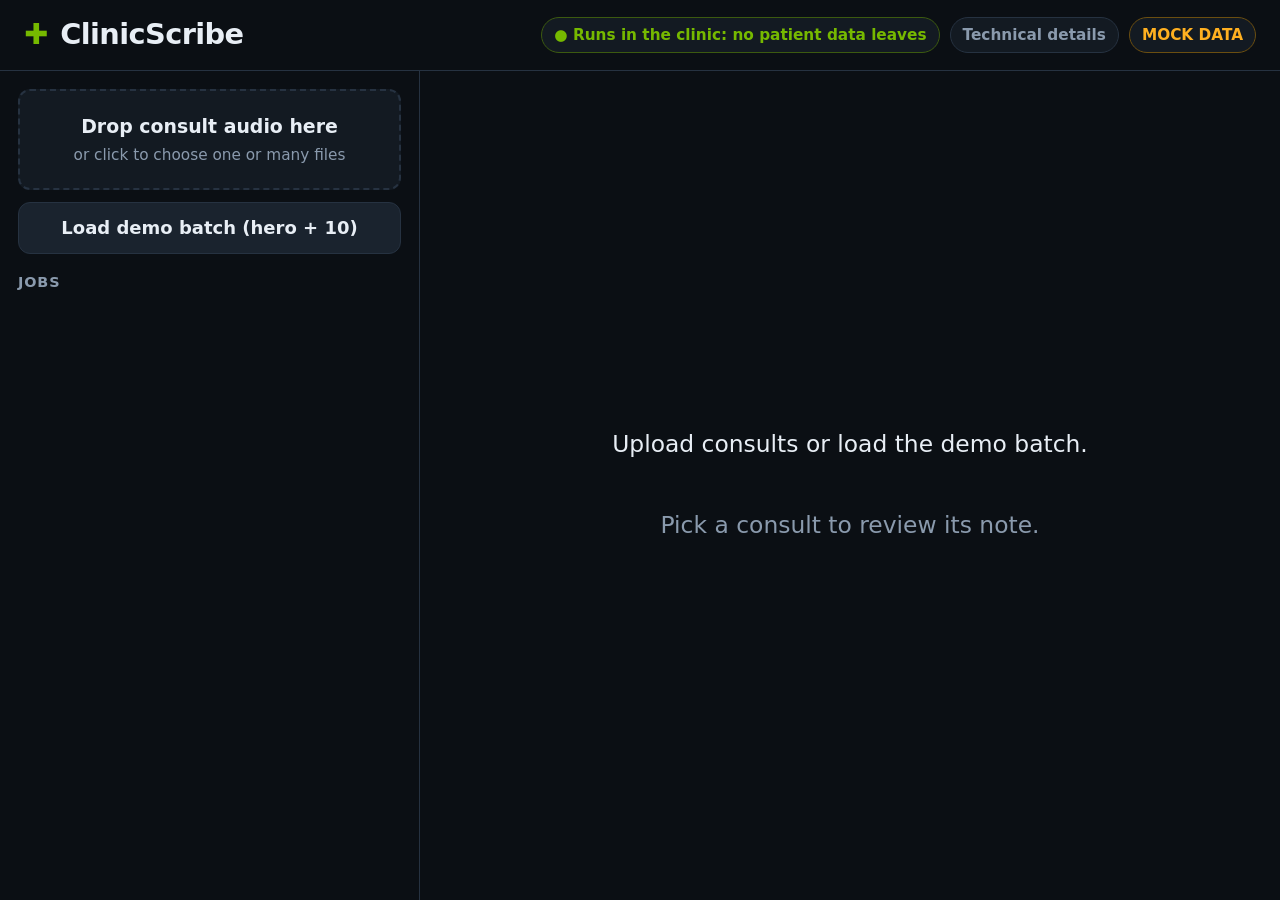
==== ui/index.html @ ac175794 "UI: clinician view by default, pipeline and model detail behind Technical details Co-Authored-By: Cl" ====
<!doctype html>
<html lang="en">
<head>
  <meta charset="utf-8">
  <meta name="viewport" content="width=device-width, initial-scale=1">
  <title>ClinicScribe</title>
  <link rel="icon" type="image/svg+xml" sizes="any" href="favicon.svg">
  <link rel="stylesheet" href="styles.css">
</head>
<body>
  <header class="topbar">
    <div class="brand">
      <span class="logo">✚</span>
      <span class="name">ClinicScribe</span>
      <span class="tag tech">consult audio → checked SOAP note, MC &amp; panel claim</span>
    </div>
    <div class="badges">
      <span class="badge local" id="localBadge">● 100% local · Gigabyte AI TOP ATOM</span>
      <button class="badge toggle" id="techToggle" aria-pressed="false">Technical details</button>
      <span class="badge mode" id="modeBadge">MOCK</span>
    </div>
  </header>

  <section class="metrics tech" id="metrics">
    <div class="metric"><span class="value" id="mAudio">0.0</span><span class="label">audio minutes processed</span></div>
    <div class="metric"><span class="value" id="mWall">0.0 s</span><span class="label">wall time</span></div>
    <div class="metric"><span class="value" id="mRtf">–</span><span class="label">to process 1 min of audio</span><span class="sub" id="mRtfX"></span></div>
    <div class="metric"><span class="value" id="mTps">–</span><span class="label">Lightning tokens/s per consult</span></div>
    <div class="metric"><span class="value" id="mJobs">0 / 0</span><span class="label">consults done</span></div>
    <div class="metric cost"><span class="value">RM0</span><span class="label">API cost</span></div>
  </section>

  <main class="layout">
    <aside class="sidebar">
      <label class="dropzone" id="dropzone">
        <input type="file" id="fileInput" accept="audio/*,.wav,.mp3,.m4a,.flac,.ogg,.json" multiple hidden>
        <span class="dz-title">Drop consult audio here</span>
        <span class="dz-sub">or click to choose one or many files</span>
      </label>
      <button class="btn secondary" id="demoBtn">Load demo batch (hero + 10)</button>
      <button class="btn secondary hidden" id="procShow">Show processing</button>
      <div class="joblist-head">
        <span>Jobs</span>
        <span class="legend tech"><i class="chip doctor done"></i>Doctor <i class="chip patient done"></i>Patient</span>
      </div>
      <ul class="joblist" id="jobList"></ul>
    </aside>

    <section class="detail" id="detail">
      <div class="empty" id="emptyState">
        <p>Upload consults or load the demo batch.</p>
        <p class="muted" id="emptyHint">Pick a job to see its transcript, SOAP note, tool calls and flags.</p>
      </div>

      <div class="detail-body hidden" id="detailBody">
        <div class="detail-head">
          <div>
            <h2 id="dTitle"></h2>
            <div class="stages tech" id="dStages"></div>
            <div class="plain-status" id="dPlain"></div>
            <div class="banner" id="dBanner"></div>
          </div>
          <button class="btn approve" id="approveBtn" disabled>Approve</button>
        </div>

        <div class="grid">
          <div class="panel transcript-panel">
            <h3>Transcript</h3>
            <div class="transcript" id="dTranscript"></div>
          </div>

          <div class="panel">
            <h3>SOAP note <span class="muted small" id="soapState"></span></h3>
            <div class="soap" id="dSoap"></div>
          </div>

          <div class="panel tech">
            <h3>Agent tool calls</h3>
            <ol class="tools" id="dTools"></ol>
          </div>

          <div class="panel review-panel">
            <h3 id="checksTitle">Checks</h3>
            <div id="dFlags"></div>
            <div id="dMc"></div>
            <div id="dDrugs"></div>
            <div class="timings tech" id="dTimings"></div>
          </div>
        </div>
      </div>
    </section>
  </main>

  <div class="overlay hidden" id="procOverlay" role="dialog" aria-modal="true" aria-labelledby="procTitle">
    <div class="proc-card">
      <div class="proc-head">
        <h2 id="procTitle">Processing</h2>
        <button class="btn secondary" id="procHide">Hide</button>
      </div>
      <ul class="proc-list" id="procList"></ul>
      <p class="muted small" id="procNote"></p>
    </div>
  </div>

  <script src="mock/consults.js"></script>
  <script src="api.js"></script>
  <script src="app.js"></script>
</body>
</html>
---- ui/styles.css ----
/* Dark, high-contrast, large type for a projector. System fonts only (offline). */
:root {
  --bg: #0b0f14;
  --surface: #131a22;
  --surface-2: #1a232e;
  --border: #263241;
  --text: #e8eef5;
  --muted: #8a9aad;
  --doctor: #4ea1ff;
  --patient: #3ddc97;
  --accent: #76b900;      /* NVIDIA green */
  --amber: #ffb020;
  --amber-bg: #3a2a08;
  --red: #ff5d5d;
  --radius: 12px;
  font-size: 18px;
}

* { box-sizing: border-box; }
html, body { margin: 0; height: 100%; }
body {
  background: var(--bg);
  color: var(--text);
  font-family: system-ui, -apple-system, "Segoe UI", Roboto, "Helvetica Neue", Arial, sans-serif;
  line-height: 1.45;
  display: flex;
  flex-direction: column;
}
.hidden { display: none !important; }
.muted { color: var(--muted); }
.small { font-size: 0.75rem; font-weight: 400; }

/* Top bar */
.topbar {
  display: flex; align-items: center; justify-content: space-between; gap: 16px;
  padding: 14px 24px; border-bottom: 1px solid var(--border); flex-wrap: wrap;
}
.brand { display: flex; align-items: baseline; gap: 12px; flex-wrap: wrap; }
.logo { color: var(--accent); font-size: 1.6rem; font-weight: 800; }
.name { font-size: 1.6rem; font-weight: 800; letter-spacing: -0.02em; }
.tag { color: var(--muted); font-size: 0.95rem; }
.badges { display: flex; gap: 10px; }
.badge {
  padding: 6px 12px; border-radius: 999px; font-size: 0.85rem; font-weight: 600;
  border: 1px solid var(--border); background: var(--surface);
}
.badge.local { color: var(--accent); border-color: #3c5a10; }
.badge.toggle { cursor: pointer; color: var(--muted); font: inherit; font-size: 0.85rem; font-weight: 600; }
.badge.toggle[aria-pressed="true"] { color: var(--text); border-color: var(--doctor); }

/* Clinician view: hide the pipeline and model detail, keep what a doctor acts on. */
.clinician .tech { display: none !important; }
.clinician .grid { grid-template-areas: "transcript soap" "review review"; }
.clinician .transcript-panel { grid-area: transcript; }
.clinician .review-panel { grid-area: review; }
.clinician .grid > .panel:nth-child(2) { grid-area: soap; }
.plain-status { color: var(--muted); font-size: 1rem; }
.plain-status:empty { display: none; }
body:not(.clinician) .plain-status { display: none; }
.badge.mode.live { color: var(--patient); border-color: #1e6b4a; }
.badge.mode.mock { color: var(--amber); border-color: #6b4e10; }

/* Metrics bar */
.metrics {
  display: grid; grid-template-columns: repeat(6, 1fr); gap: 1px;
  background: var(--border); border-bottom: 1px solid var(--border);
}
.metric { background: var(--surface); padding: 14px 20px; display: flex; flex-direction: column; }
.metric .value { font-size: 2rem; font-weight: 800; font-variant-numeric: tabular-nums; letter-spacing: -0.02em; }
.metric .label { color: var(--muted); font-size: 0.8rem; text-transform: uppercase; letter-spacing: 0.06em; }
.metric .sub { color: var(--accent); font-size: 0.8rem; font-weight: 700; margin-top: 2px; }
.metric.cost .value { color: var(--accent); }

/* Layout */
.layout { flex: 1; display: grid; grid-template-columns: 420px 1fr; min-height: 0; }
.sidebar {
  border-right: 1px solid var(--border); padding: 18px; display: flex; flex-direction: column;
  gap: 12px; min-height: 0; overflow: hidden;
}
.detail { padding: 18px 24px; overflow: auto; min-height: 0; }

.dropzone {
  display: flex; flex-direction: column; align-items: center; justify-content: center; gap: 4px;
  border: 2px dashed var(--border); border-radius: var(--radius); padding: 22px; cursor: pointer;
  background: var(--surface); transition: border-color .15s, background .15s; text-align: center;
}
.dropzone:hover, .dropzone.over { border-color: var(--accent); background: #151f12; }
.dz-title { font-weight: 700; font-size: 1.05rem; }
.dz-sub { color: var(--muted); font-size: 0.85rem; }

.btn {
  font: inherit; font-weight: 700; border-radius: var(--radius); padding: 12px 18px; cursor: pointer;
  border: 1px solid var(--border); background: var(--surface-2); color: var(--text);
}
.btn:hover:not(:disabled) { border-color: var(--accent); }
.btn:disabled { opacity: 0.4; cursor: not-allowed; }
.btn.approve { background: var(--accent); color: #0b0f14; border-color: var(--accent); font-size: 1.1rem; padding: 12px 28px; }
.btn.approve.approved { background: transparent; color: var(--accent); }

.joblist-head {
  display: flex; justify-content: space-between; align-items: center; margin-top: 6px;
  font-weight: 700; color: var(--muted); text-transform: uppercase; font-size: 0.8rem; letter-spacing: 0.06em;
}
.legend { display: flex; align-items: center; gap: 6px; text-transform: none; letter-spacing: 0; font-weight: 500; }
.legend .chip { margin-left: 6px; }

.joblist { list-style: none; margin: 0; padding: 0; overflow: auto; display: flex; flex-direction: column; gap: 8px; }
.job {
  background: var(--surface); border: 1px solid var(--border); border-radius: var(--radius);
  padding: 10px 12px; cursor: pointer;
}
.job:hover { border-color: #3a4a5e; }
.job.selected { border-color: var(--accent); box-shadow: 0 0 0 1px var(--accent) inset; }
.job-top { display: flex; justify-content: space-between; gap: 8px; align-items: center; }
.job-name { font-weight: 700; font-size: 0.9rem; overflow: hidden; text-overflow: ellipsis; white-space: nowrap; }
.job-meta { color: var(--muted); font-size: 0.75rem; display: flex; gap: 10px; margin-top: 2px; }
.job-flag { color: var(--amber); font-weight: 800; }

.status { font-size: 0.72rem; font-weight: 800; padding: 3px 8px; border-radius: 999px; white-space: nowrap; text-transform: uppercase; letter-spacing: 0.04em; }
.status.queued { background: #222b36; color: var(--muted); }
.status.diarizing { background: #2a1f45; color: #b79bff; }
.status.transcribing { background: #10283f; color: var(--doctor); }
.status.summarising { background: #2b2a0c; color: #e8e05a; }
.status.done { background: #1b2d0a; color: var(--accent); }
.status.failed { background: #3a1212; color: var(--red); }

.chips { display: flex; flex-wrap: wrap; gap: 4px; margin-top: 8px; min-height: 14px; }
.chip {
  display: inline-block; width: 18px; height: 12px; border-radius: 3px;
  background: #222b36; border: 1px solid #2d3948; transition: background .25s, box-shadow .25s;
}
.chip.doctor.done { background: var(--doctor); border-color: var(--doctor); }
.chip.patient.done { background: var(--patient); border-color: var(--patient); }
.chip.fresh { box-shadow: 0 0 10px 2px currentColor; }
.chip.doctor { color: var(--doctor); }
.chip.patient { color: var(--patient); }
.chips .pending-diar { color: var(--muted); font-size: 0.75rem; }

/* Detail */
.empty { height: 100%; display: flex; flex-direction: column; align-items: center; justify-content: center; font-size: 1.3rem; text-align: center; }
.detail-head { display: flex; justify-content: space-between; align-items: flex-start; gap: 16px; margin-bottom: 16px; }
.detail-head h2 { margin: 0 0 8px; font-size: 1.5rem; word-break: break-all; }
.stages { display: flex; gap: 6px; flex-wrap: wrap; align-items: center; }
.stage { font-size: 0.8rem; padding: 4px 10px; border-radius: 999px; border: 1px solid var(--border); color: var(--muted); }
.stage.active { border-color: var(--doctor); color: var(--doctor); }
.stage.complete { border-color: #3c5a10; color: var(--accent); }
.stage-arrow { color: var(--border); }
.banner { display: flex; flex-wrap: wrap; gap: 8px; margin-top: 10px; }
.banner:empty { display: none; }
.banner .pill { background: var(--amber-bg); border: 1px solid var(--amber); color: var(--amber); border-radius: 8px; padding: 6px 12px; font-weight: 700; }
.banner .pill b { letter-spacing: 0.1em; margin-right: 6px; }

.grid { display: grid; grid-template-columns: 1fr 1fr; gap: 16px; }
.panel { background: var(--surface); border: 1px solid var(--border); border-radius: var(--radius); padding: 14px 16px; min-width: 0; }
.panel h3 { margin: 0 0 10px; font-size: 0.85rem; text-transform: uppercase; letter-spacing: 0.08em; color: var(--muted); }

.transcript { max-height: 38vh; overflow: auto; display: flex; flex-direction: column; gap: 8px; padding-right: 4px; }
.turn { display: grid; grid-template-columns: 90px 1fr; gap: 10px; animation: fadein .3s ease; }
.turn .who { font-weight: 800; font-size: 0.85rem; }
.turn .who .ts { display: block; color: var(--muted); font-weight: 400; font-size: 0.72rem; font-variant-numeric: tabular-nums; }
.turn.Doctor .who { color: var(--doctor); }
.turn.Patient .who { color: var(--patient); }
.turn .text.pending { color: var(--muted); font-style: italic; }
@keyframes fadein { from { opacity: 0; transform: translateY(4px); } to { opacity: 1; transform: none; } }

.soap { display: flex; flex-direction: column; gap: 10px; max-height: 38vh; overflow: auto; }
.soap-row { display: grid; grid-template-columns: 34px 1fr; gap: 10px; }
.soap-key { font-weight: 900; font-size: 1.3rem; color: var(--accent); line-height: 1.2; }
.soap-text { white-space: pre-wrap; }
.cursor::after { content: "▍"; color: var(--accent); animation: blink 1s steps(2) infinite; }
@keyframes blink { to { visibility: hidden; } }

.tools { margin: 0; padding: 0; list-style: none; display: flex; flex-direction: column; gap: 6px; max-height: 40vh; overflow: auto; }
.tool { background: var(--surface-2); border-radius: 8px; padding: 8px 10px; font-family: ui-monospace, SFMono-Regular, Menlo, Consolas, monospace; font-size: 0.8rem; animation: fadein .3s ease; }
.tool .fn { color: var(--accent); font-weight: 700; }
.tool .fn.flag { color: var(--amber); }
.tool .args { color: var(--text); }
.tool .res { color: var(--muted); display: block; margin-top: 2px; word-break: break-word; }

.flag-card {
  background: var(--amber-bg); border: 1px solid var(--amber); border-left-width: 6px;
  border-radius: 8px; padding: 10px 12px; margin-bottom: 10px;
}
.flag-card .flag-label { color: var(--amber); font-weight: 900; letter-spacing: 0.1em; margin-right: 8px; }
.flag-card .issue { font-weight: 700; }
.flag-card .fix { color: #f1d9a6; font-size: 0.9rem; margin-top: 4px; }
.flag-card.unverified { opacity: 0.55; border-style: dashed; }
.flag-card .verify { font-size: 0.72rem; font-weight: 700; float: right; color: var(--amber); }
.flag-card.critical { background: #3a1212; border-color: var(--red); }
.flag-card.critical .flag-label, .flag-card.critical .verify { color: var(--red); }
.flag-card.info { background: var(--surface-2); border-color: var(--border); }
.flag-card.info .flag-label, .flag-card.info .verify { color: var(--muted); }
.banner .pill.critical { background: #3a1212; border-color: var(--red); color: var(--red); }
.ok-text { color: var(--accent); font-weight: 700; }
.bad-text { color: var(--red); font-weight: 700; }
.rx { border-left: 3px solid var(--accent); padding: 4px 10px; margin: 6px 0; font-size: 0.9rem; }
.rx.warning { border-color: var(--amber); }
.rx.danger { border-color: var(--red); }
.rx.danger b { color: var(--red); }
.rx-note { color: var(--muted); font-size: 0.82rem; }
.rx-tag { font-size: 0.7rem; font-weight: 700; color: var(--amber); border: 1px solid var(--amber); border-radius: 999px; padding: 1px 6px; margin-left: 6px; }
.ok-card { border: 1px solid #3c5a10; background: #14200a; color: var(--accent); border-radius: 8px; padding: 10px 12px; margin-bottom: 10px; font-weight: 700; }

.kv { margin: 10px 0; }
.kv .k { color: var(--muted); font-size: 0.8rem; text-transform: uppercase; letter-spacing: 0.06em; }
.kv .v { font-size: 1rem; }
.mc-days { font-size: 1.6rem; font-weight: 900; }
.drug { border-left: 3px solid var(--red); padding: 4px 10px; margin: 6px 0; font-size: 0.9rem; }
.drug b { color: var(--red); }

.timings { margin-top: 12px; display: grid; grid-template-columns: repeat(4, 1fr); gap: 8px; }
.timing { background: var(--surface-2); border-radius: 8px; padding: 6px 8px; text-align: center; }
.timing .t { font-weight: 800; font-variant-numeric: tabular-nums; }
.timing .l { color: var(--muted); font-size: 0.7rem; text-transform: uppercase; }

/* Processing window */
.overlay {
  position: fixed; inset: 0; background: rgba(5, 8, 12, 0.72); display: flex;
  align-items: center; justify-content: center; padding: 24px; z-index: 10;
}
.proc-card {
  background: var(--surface); border: 1px solid var(--border); border-radius: 16px;
  width: min(880px, 100%); max-height: 85vh; overflow: auto; padding: 22px 26px;
  box-shadow: 0 20px 60px rgba(0, 0, 0, 0.5);
}
.proc-head { display: flex; justify-content: space-between; align-items: center; gap: 12px; margin-bottom: 14px; }
.proc-head h2 { margin: 0; font-size: 1.5rem; }
.proc-list { list-style: none; margin: 0; padding: 0; display: flex; flex-direction: column; gap: 14px; }
.proc-item { background: var(--surface-2); border-radius: 12px; padding: 14px 16px; }
.proc-top { display: flex; justify-content: space-between; gap: 12px; align-items: baseline; }
.proc-name { font-weight: 800; overflow: hidden; text-overflow: ellipsis; white-space: nowrap; }
.proc-elapsed { color: var(--muted); font-variant-numeric: tabular-nums; white-space: nowrap; }
.proc-steps { display: flex; gap: 6px; margin: 10px 0 8px; flex-wrap: wrap; }
.proc-step { font-size: 0.78rem; padding: 3px 10px; border-radius: 999px; border: 1px solid var(--border); color: var(--muted); }
.proc-step.active { border-color: var(--doctor); color: var(--doctor); }
.proc-step.complete { border-color: #3c5a10; color: var(--accent); }
.proc-bar { height: 10px; background: #0e141b; border-radius: 999px; overflow: hidden; position: relative; }
.proc-fill { height: 100%; background: var(--accent); border-radius: 999px; transition: width .4s ease; }
.proc-bar.indeterminate .proc-fill { width: 35% !important; position: absolute; animation: slide 1.4s ease-in-out infinite; }
@keyframes slide { from { left: -35%; } to { left: 100%; } }
.proc-item.failed .proc-fill { background: var(--red); }
.proc-label { margin-top: 8px; font-size: 0.95rem; }
.proc-label .err { color: var(--red); }
.proc-line { margin-top: 4px; color: var(--muted); font-size: 0.85rem; font-style: italic; overflow: hidden; text-overflow: ellipsis; white-space: nowrap; }
.proc-open { margin-top: 10px; padding: 8px 14px; font-size: 0.9rem; }
.cached-pill { background: var(--surface-2); border: 1px solid var(--border); color: var(--muted); border-radius: 8px; padding: 6px 12px; font-weight: 700; }

@media (max-width: 1200px) {
  :root { font-size: 16px; }
  .layout { grid-template-columns: 340px 1fr; }
  .metrics { grid-template-columns: repeat(3, 1fr); }
}
@media (max-width: 860px) {
  .layout { grid-template-columns: 1fr; }
  .sidebar { border-right: 0; border-bottom: 1px solid var(--border); max-height: 50vh; }
  .grid { grid-template-columns: 1fr; }
  .metrics { grid-template-columns: repeat(2, 1fr); }
}
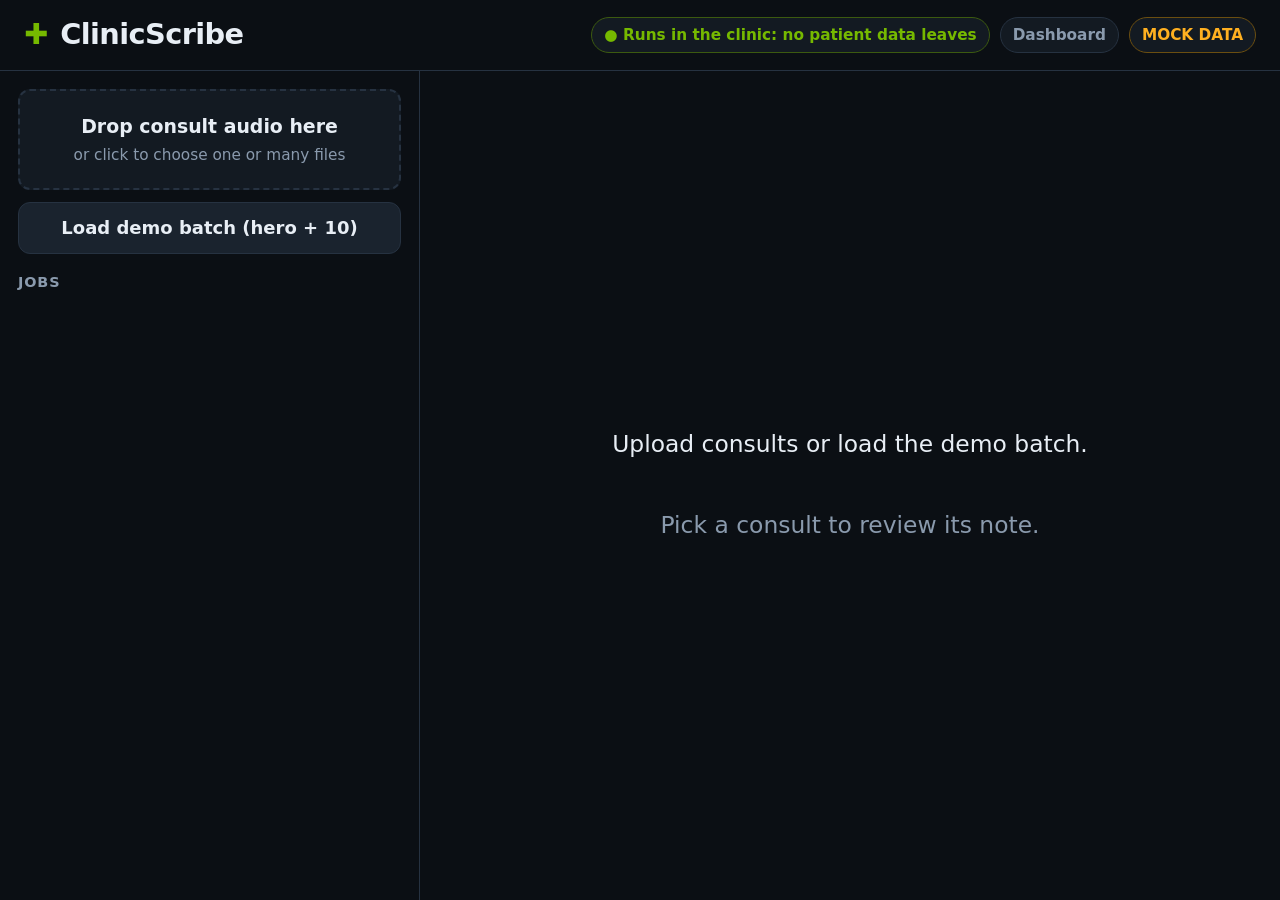
==== commit a7e34907: "UI: technical dashboard at /dashboard, main page stays the clinician view The Technical details togg" ====
--- a/ui/index.html
+++ b/ui/index.html
@@ -16,7 +16,7 @@
     </div>
     <div class="badges">
       <span class="badge local" id="localBadge">● 100% local · Gigabyte AI TOP ATOM</span>
-      <button class="badge toggle" id="techToggle" aria-pressed="false">Technical details</button>
+      <a class="badge toggle" id="viewLink" href="dashboard/">Dashboard</a>
       <span class="badge mode" id="modeBadge">MOCK</span>
     </div>
   </header>
--- a/ui/styles.css
+++ b/ui/styles.css
@@ -45,8 +45,8 @@
   border: 1px solid var(--border); background: var(--surface);
 }
 .badge.local { color: var(--accent); border-color: #3c5a10; }
-.badge.toggle { cursor: pointer; color: var(--muted); font: inherit; font-size: 0.85rem; font-weight: 600; }
-.badge.toggle[aria-pressed="true"] { color: var(--text); border-color: var(--doctor); }
+.badge.toggle { cursor: pointer; text-decoration: none; color: var(--muted); font: inherit; font-size: 0.85rem; font-weight: 600; }
+.badge.dash { color: var(--doctor); border-color: var(--doctor); font-size: 0.8rem; margin-left: 6px; }
 
 /* Clinician view: hide the pipeline and model detail, keep what a doctor acts on. */
 .clinician .tech { display: none !important; }
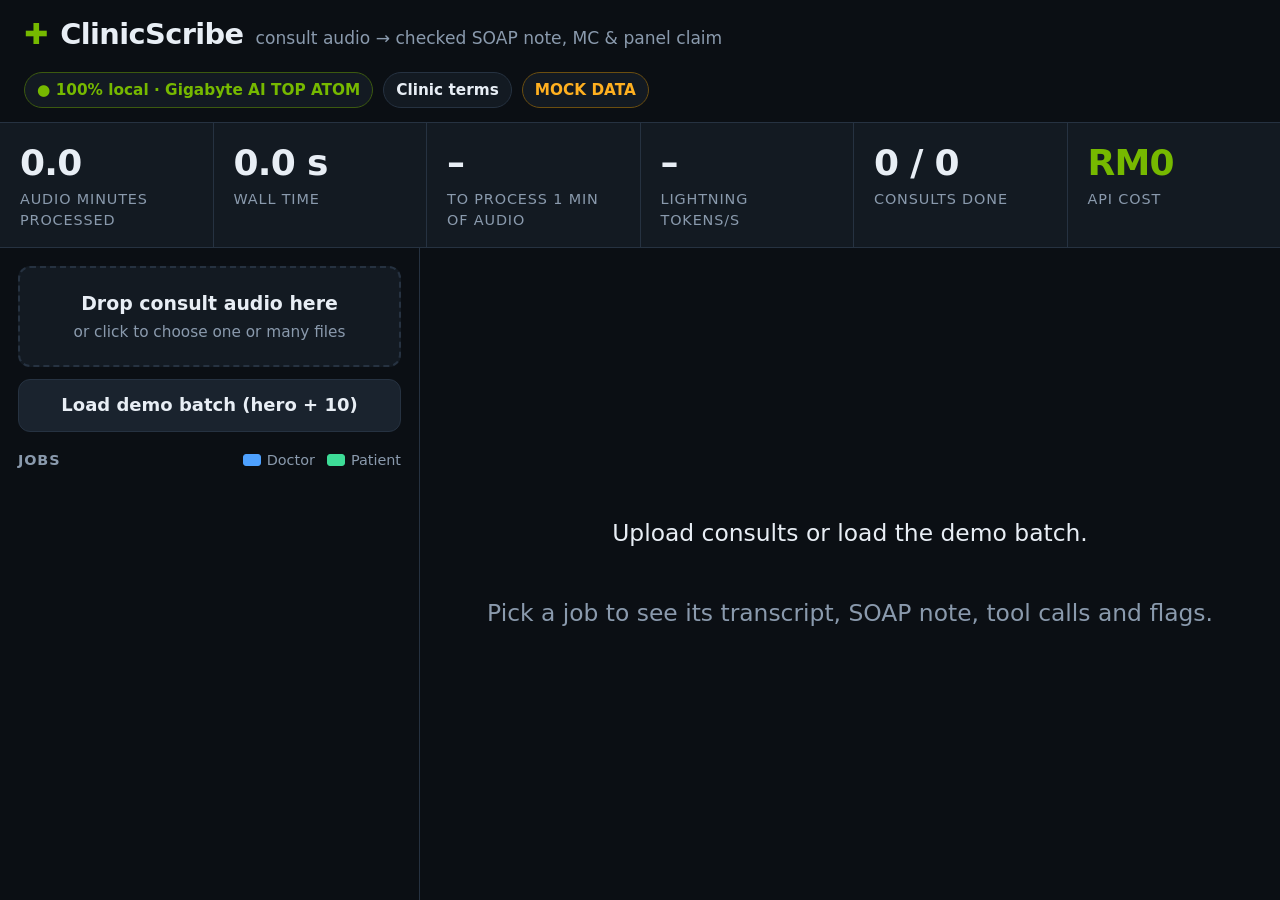
==== commit d207560b: "Add a per-clinic terms list: mishearing correction, drug-name lookup and an editor page Each clinic " ====
--- a/ui/index.html
+++ b/ui/index.html
@@ -12,20 +12,20 @@
     <div class="brand">
       <span class="logo">✚</span>
       <span class="name">ClinicScribe</span>
-      <span class="tag tech">consult audio → checked SOAP note, MC &amp; panel claim</span>
+      <span class="tag">consult audio → checked SOAP note, MC &amp; panel claim</span>
     </div>
     <div class="badges">
-      <span class="badge local" id="localBadge">● 100% local · Gigabyte AI TOP ATOM</span>
-      <a class="badge toggle" id="viewLink" href="dashboard/">Dashboard</a>
+      <span class="badge local">● 100% local · Gigabyte AI TOP ATOM</span>
+      <a class="badge" style="color: inherit; text-decoration: none" href="terms.html" title="Clinic brand names, shorthand and mishearings">Clinic terms</a>
       <span class="badge mode" id="modeBadge">MOCK</span>
     </div>
   </header>
 
-  <section class="metrics tech" id="metrics">
+  <section class="metrics" id="metrics">
     <div class="metric"><span class="value" id="mAudio">0.0</span><span class="label">audio minutes processed</span></div>
     <div class="metric"><span class="value" id="mWall">0.0 s</span><span class="label">wall time</span></div>
     <div class="metric"><span class="value" id="mRtf">–</span><span class="label">to process 1 min of audio</span><span class="sub" id="mRtfX"></span></div>
-    <div class="metric"><span class="value" id="mTps">–</span><span class="label">Lightning tokens/s per consult</span></div>
+    <div class="metric"><span class="value" id="mTps">–</span><span class="label">Lightning tokens/s</span></div>
     <div class="metric"><span class="value" id="mJobs">0 / 0</span><span class="label">consults done</span></div>
     <div class="metric cost"><span class="value">RM0</span><span class="label">API cost</span></div>
   </section>
@@ -38,10 +38,9 @@
         <span class="dz-sub">or click to choose one or many files</span>
       </label>
       <button class="btn secondary" id="demoBtn">Load demo batch (hero + 10)</button>
-      <button class="btn secondary hidden" id="procShow">Show processing</button>
       <div class="joblist-head">
         <span>Jobs</span>
-        <span class="legend tech"><i class="chip doctor done"></i>Doctor <i class="chip patient done"></i>Patient</span>
+        <span class="legend"><i class="chip doctor done"></i>Doctor <i class="chip patient done"></i>Patient</span>
       </div>
       <ul class="joblist" id="jobList"></ul>
     </aside>
@@ -49,15 +48,14 @@
     <section class="detail" id="detail">
       <div class="empty" id="emptyState">
         <p>Upload consults or load the demo batch.</p>
-        <p class="muted" id="emptyHint">Pick a job to see its transcript, SOAP note, tool calls and flags.</p>
+        <p class="muted">Pick a job to see its transcript, SOAP note, tool calls and flags.</p>
       </div>
 
       <div class="detail-body hidden" id="detailBody">
         <div class="detail-head">
           <div>
             <h2 id="dTitle"></h2>
-            <div class="stages tech" id="dStages"></div>
-            <div class="plain-status" id="dPlain"></div>
+            <div class="stages" id="dStages"></div>
             <div class="banner" id="dBanner"></div>
           </div>
           <button class="btn approve" id="approveBtn" disabled>Approve</button>
@@ -74,34 +72,23 @@
             <div class="soap" id="dSoap"></div>
           </div>
 
-          <div class="panel tech">
+          <div class="panel">
             <h3>Agent tool calls</h3>
             <ol class="tools" id="dTools"></ol>
           </div>
 
-          <div class="panel review-panel">
-            <h3 id="checksTitle">Checks</h3>
+          <div class="panel">
+            <h3>Checks</h3>
             <div id="dFlags"></div>
             <div id="dMc"></div>
             <div id="dDrugs"></div>
-            <div class="timings tech" id="dTimings"></div>
+            <div class="timings" id="dTimings"></div>
           </div>
         </div>
       </div>
     </section>
   </main>
 
-  <div class="overlay hidden" id="procOverlay" role="dialog" aria-modal="true" aria-labelledby="procTitle">
-    <div class="proc-card">
-      <div class="proc-head">
-        <h2 id="procTitle">Processing</h2>
-        <button class="btn secondary" id="procHide">Hide</button>
-      </div>
-      <ul class="proc-list" id="procList"></ul>
-      <p class="muted small" id="procNote"></p>
-    </div>
-  </div>
-
   <script src="mock/consults.js"></script>
   <script src="api.js"></script>
   <script src="app.js"></script>
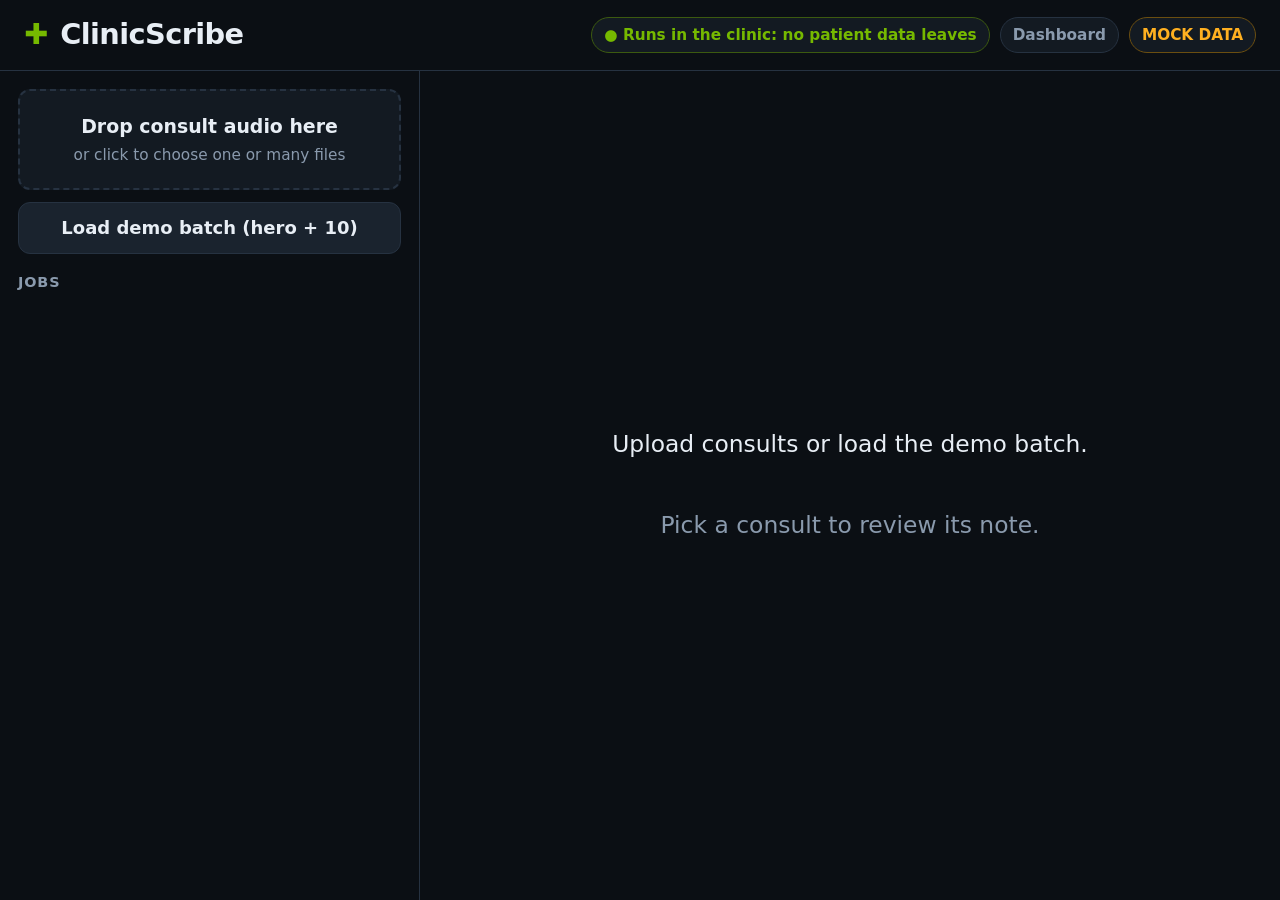
==== commit 4da2b7ec: "UI: mobile layout for the clinician page, dashboard and processing window One column under 860 px wi" ====
--- a/ui/index.html
+++ b/ui/index.html
@@ -12,20 +12,20 @@
     <div class="brand">
       <span class="logo">✚</span>
       <span class="name">ClinicScribe</span>
-      <span class="tag">consult audio → checked SOAP note, MC &amp; panel claim</span>
+      <span class="tag tech">consult audio → checked SOAP note, MC &amp; panel claim</span>
     </div>
     <div class="badges">
-      <span class="badge local">● 100% local · Gigabyte AI TOP ATOM</span>
-      <a class="badge" style="color: inherit; text-decoration: none" href="terms.html" title="Clinic brand names, shorthand and mishearings">Clinic terms</a>
+      <span class="badge local" id="localBadge">● 100% local · Gigabyte AI TOP ATOM</span>
+      <a class="badge toggle" id="viewLink" href="dashboard/">Dashboard</a>
       <span class="badge mode" id="modeBadge">MOCK</span>
     </div>
   </header>
 
-  <section class="metrics" id="metrics">
+  <section class="metrics tech" id="metrics">
     <div class="metric"><span class="value" id="mAudio">0.0</span><span class="label">audio minutes processed</span></div>
     <div class="metric"><span class="value" id="mWall">0.0 s</span><span class="label">wall time</span></div>
     <div class="metric"><span class="value" id="mRtf">–</span><span class="label">to process 1 min of audio</span><span class="sub" id="mRtfX"></span></div>
-    <div class="metric"><span class="value" id="mTps">–</span><span class="label">Lightning tokens/s</span></div>
+    <div class="metric"><span class="value" id="mTps">–</span><span class="label">Lightning tokens/s per consult</span></div>
     <div class="metric"><span class="value" id="mJobs">0 / 0</span><span class="label">consults done</span></div>
     <div class="metric cost"><span class="value">RM0</span><span class="label">API cost</span></div>
   </section>
@@ -38,9 +38,10 @@
         <span class="dz-sub">or click to choose one or many files</span>
       </label>
       <button class="btn secondary" id="demoBtn">Load demo batch (hero + 10)</button>
+      <button class="btn secondary hidden" id="procShow">Show processing</button>
       <div class="joblist-head">
         <span>Jobs</span>
-        <span class="legend"><i class="chip doctor done"></i>Doctor <i class="chip patient done"></i>Patient</span>
+        <span class="legend tech"><i class="chip doctor done"></i>Doctor <i class="chip patient done"></i>Patient</span>
       </div>
       <ul class="joblist" id="jobList"></ul>
     </aside>
@@ -48,14 +49,16 @@
     <section class="detail" id="detail">
       <div class="empty" id="emptyState">
         <p>Upload consults or load the demo batch.</p>
-        <p class="muted">Pick a job to see its transcript, SOAP note, tool calls and flags.</p>
+        <p class="muted" id="emptyHint">Pick a job to see its transcript, SOAP note, tool calls and flags.</p>
       </div>
 
       <div class="detail-body hidden" id="detailBody">
+        <button class="btn secondary back" id="backBtn">← All consults</button>
         <div class="detail-head">
           <div>
             <h2 id="dTitle"></h2>
-            <div class="stages" id="dStages"></div>
+            <div class="stages tech" id="dStages"></div>
+            <div class="plain-status" id="dPlain"></div>
             <div class="banner" id="dBanner"></div>
           </div>
           <button class="btn approve" id="approveBtn" disabled>Approve</button>
@@ -72,23 +75,34 @@
             <div class="soap" id="dSoap"></div>
           </div>
 
-          <div class="panel">
+          <div class="panel tech">
             <h3>Agent tool calls</h3>
             <ol class="tools" id="dTools"></ol>
           </div>
 
-          <div class="panel">
-            <h3>Checks</h3>
+          <div class="panel review-panel">
+            <h3 id="checksTitle">Checks</h3>
             <div id="dFlags"></div>
             <div id="dMc"></div>
             <div id="dDrugs"></div>
-            <div class="timings" id="dTimings"></div>
+            <div class="timings tech" id="dTimings"></div>
           </div>
         </div>
       </div>
     </section>
   </main>
 
+  <div class="overlay hidden" id="procOverlay" role="dialog" aria-modal="true" aria-labelledby="procTitle">
+    <div class="proc-card">
+      <div class="proc-head">
+        <h2 id="procTitle">Processing</h2>
+        <button class="btn secondary" id="procHide">Hide</button>
+      </div>
+      <ul class="proc-list" id="procList"></ul>
+      <p class="muted small" id="procNote"></p>
+    </div>
+  </div>
+
   <script src="mock/consults.js"></script>
   <script src="api.js"></script>
   <script src="app.js"></script>
--- a/ui/styles.css
+++ b/ui/styles.css
@@ -250,9 +250,40 @@
   .layout { grid-template-columns: 340px 1fr; }
   .metrics { grid-template-columns: repeat(3, 1fr); }
 }
+.btn.back { display: none; }
+
+/* Phones and narrow tablets: one column, normal page scrolling, and the consult list and the open
+   consult take turns on screen (app.js showDetail toggles body.show-detail). */
 @media (max-width: 860px) {
-  .layout { grid-template-columns: 1fr; }
-  .sidebar { border-right: 0; border-bottom: 1px solid var(--border); max-height: 50vh; }
-  .grid { grid-template-columns: 1fr; }
+  html, body { height: auto; }
+  body { min-height: 100%; }
+  .topbar { padding: 10px 16px; gap: 8px; }
+  .logo, .name { font-size: 1.3rem; }
+  .tag { display: none; }
+  .badges { flex-wrap: wrap; gap: 6px; }
+  .badge { font-size: 0.75rem; padding: 4px 10px; }
   .metrics { grid-template-columns: repeat(2, 1fr); }
-}
+  .metric { padding: 10px 14px; }
+  .metric .value { font-size: 1.4rem; }
+  .metric .label, .metric .sub { font-size: 0.7rem; }
+  .layout { display: block; }
+  .sidebar { border-right: 0; padding: 14px 16px; overflow: visible; }
+  .detail { padding: 14px 16px; overflow: visible; }
+  body.show-detail .sidebar { display: none; }
+  body:not(.show-detail) .detail { display: none; }
+  .btn.back { display: inline-block; margin-bottom: 12px; padding: 8px 14px; }
+  .detail-head { flex-direction: column; align-items: stretch; gap: 10px; }
+  .detail-head h2 { font-size: 1.2rem; }
+  .btn.approve { width: 100%; }
+  .grid, .clinician .grid { grid-template-columns: 1fr; grid-template-areas: none; }
+  body.clinician .grid > .panel:nth-child(n) { grid-area: auto; }
+  .transcript, .soap { max-height: none; }
+  .turn { grid-template-columns: 64px 1fr; gap: 8px; }
+  .soap-row { grid-template-columns: 26px 1fr; }
+  .timings { grid-template-columns: repeat(2, 1fr); }
+  .tool { overflow-wrap: anywhere; }
+  .flag-card { overflow-wrap: anywhere; }
+  .overlay { padding: 10px; align-items: flex-end; }
+  .proc-card { max-height: 92vh; padding: 16px; border-radius: 14px; }
+  .proc-head h2 { font-size: 1.2rem; }
+}
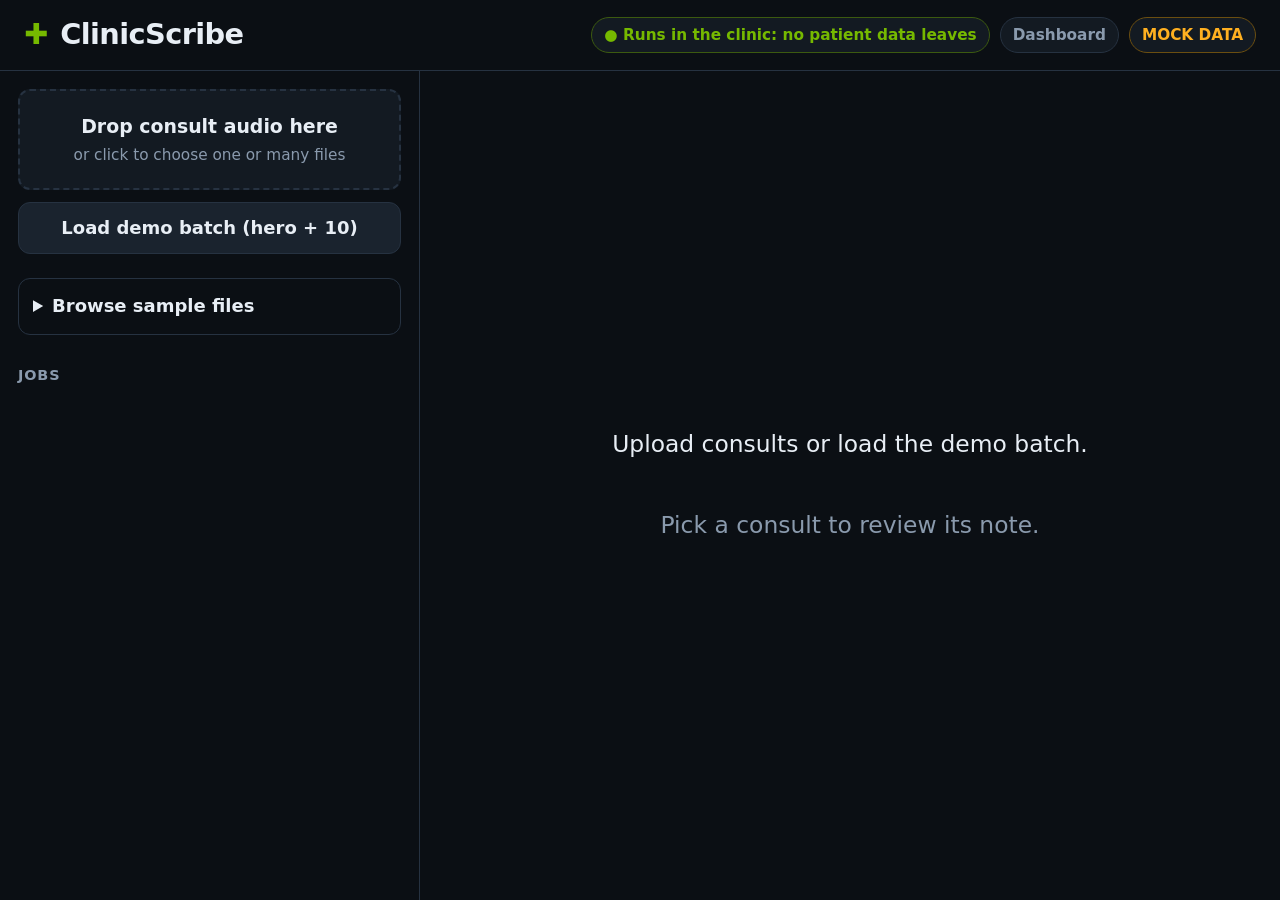
==== commit f92550c7: "Add website sample library and original audio playback" ====
--- a/ui/index.html
+++ b/ui/index.html
@@ -39,6 +39,12 @@
       </label>
       <button class="btn secondary" id="demoBtn">Load demo batch (hero + 10)</button>
       <button class="btn secondary hidden" id="procShow">Show processing</button>
+      <details class="sample-library">
+        <summary>Browse sample files</summary>
+        <p class="muted small">Listen or download before processing. Text files are separate references; no audio pairing is assumed.</p>
+        <div id="sampleFiles"></div>
+        <p id="sampleNote" class="muted small" role="status"></p>
+      </details>
       <div class="joblist-head">
         <span>Jobs</span>
         <span class="legend tech"><i class="chip doctor done"></i>Doctor <i class="chip patient done"></i>Patient</span>
@@ -62,6 +68,12 @@
             <div class="banner" id="dBanner"></div>
           </div>
           <button class="btn approve" id="approveBtn" disabled>Approve</button>
+        </div>
+
+        <div id="originalAudioPanel" class="panel hidden">
+          <h3>Original audio</h3>
+          <audio id="originalAudio" controls preload="metadata" aria-label="Original uploaded audio"></audio>
+          <p class="muted small">Available for files uploaded in this browser session.</p>
         </div>
 
         <div class="grid">
--- a/ui/styles.css
+++ b/ui/styles.css
@@ -287,3 +287,13 @@
   .proc-card { max-height: 92vh; padding: 16px; border-radius: 14px; }
   .proc-head h2 { font-size: 1.2rem; }
 }
+
+/* Sample library and original recordings */
+.sample-library { border: 1px solid var(--border); border-radius: var(--radius); padding: 14px; margin: 12px 0; }
+.sample-library summary { cursor: pointer; font-weight: 600; }
+.sample-library a { color: var(--doctor); }
+.sample-file { padding: 14px 0; border-bottom: 1px solid var(--border); }
+.sample-file audio, #originalAudio { display: block; width: 100%; margin: 12px 0; }
+.sample-file > div { display: flex; justify-content: space-between; align-items: center; gap: 8px; }
+.sample-library h4 { margin: 18px 0 8px; }
+#originalAudioPanel { margin-bottom: 18px; }
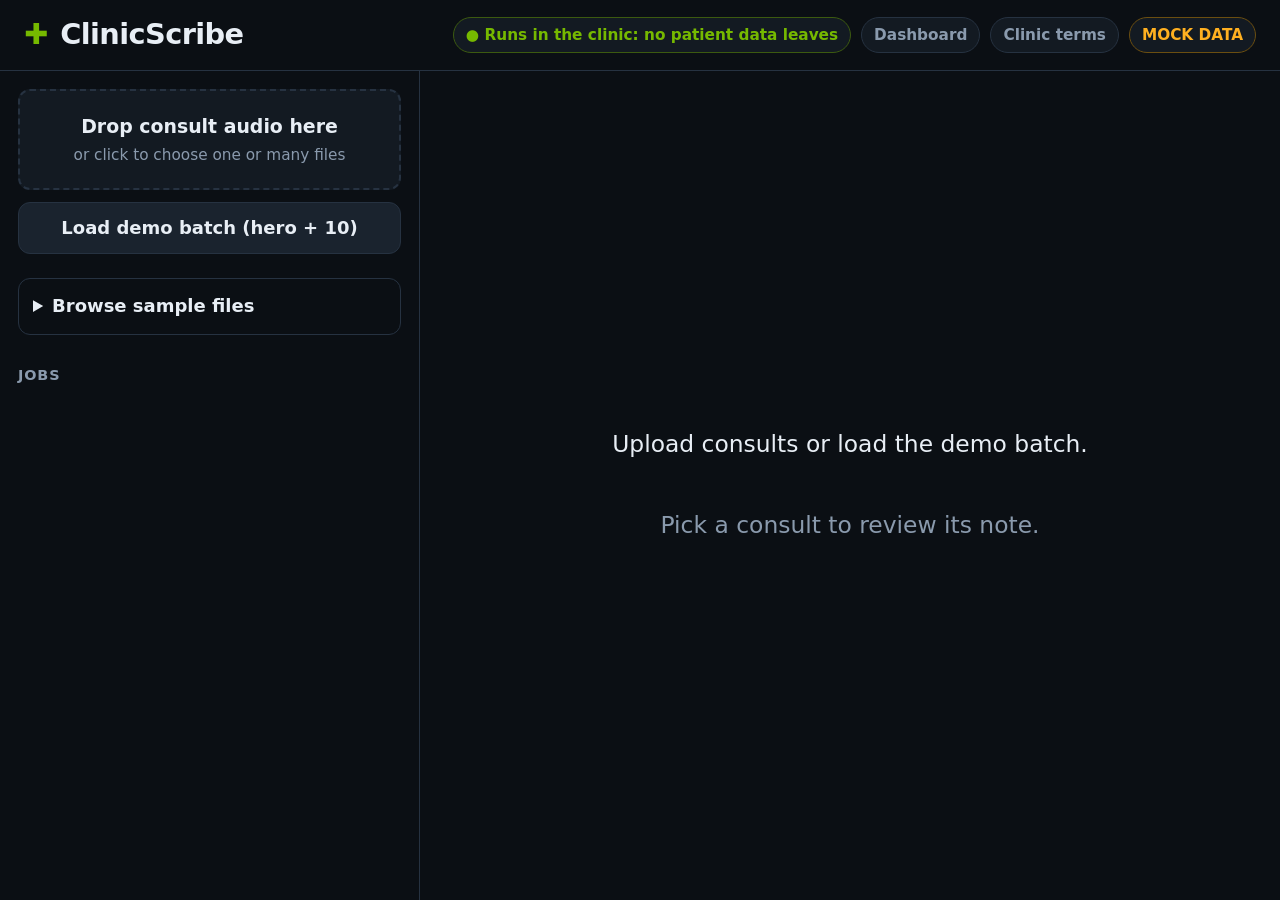
==== commit 9ee3d87d: "Merge main into clinic terms (keep Dashboard and Clinic terms links) Co-Authored-By: Claude Opus 5.5" ====
--- a/ui/index.html
+++ b/ui/index.html
@@ -17,6 +17,7 @@
     <div class="badges">
       <span class="badge local" id="localBadge">● 100% local · Gigabyte AI TOP ATOM</span>
       <a class="badge toggle" id="viewLink" href="dashboard/">Dashboard</a>
+      <a class="badge toggle" href="terms.html" title="Clinic brand names, shorthand and mishearings">Clinic terms</a>
       <span class="badge mode" id="modeBadge">MOCK</span>
     </div>
   </header>
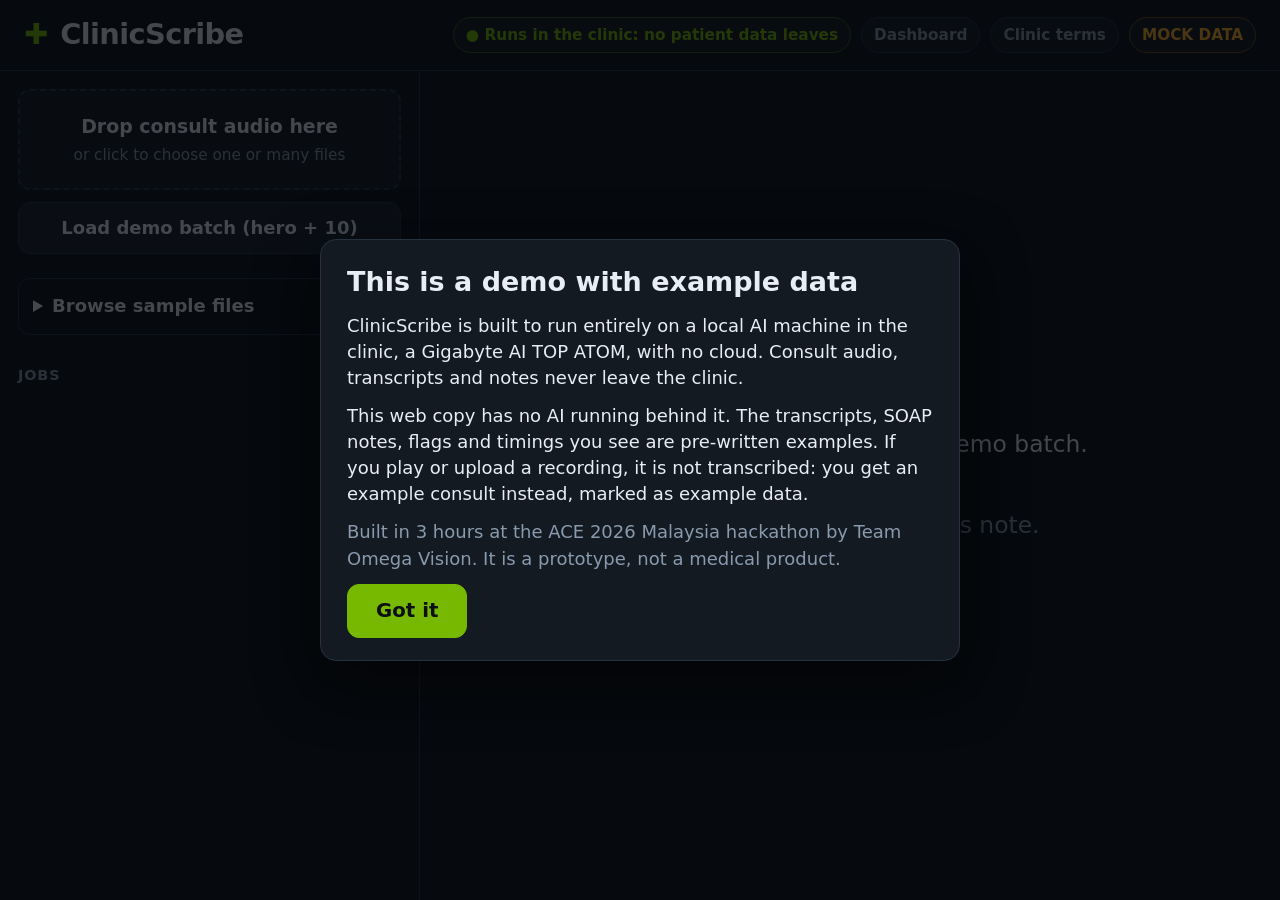
==== commit abb0f5d3: "Demo: say plainly that results are example data, terms page works without backend - One-time demo no" ====
--- a/ui/index.html
+++ b/ui/index.html
@@ -18,7 +18,7 @@
       <span class="badge local" id="localBadge">● 100% local · Gigabyte AI TOP ATOM</span>
       <a class="badge toggle" id="viewLink" href="dashboard/">Dashboard</a>
       <a class="badge toggle" href="terms.html" title="Clinic brand names, shorthand and mishearings">Clinic terms</a>
-      <span class="badge mode" id="modeBadge">MOCK</span>
+      <button class="badge mode" id="modeBadge">MOCK</button>
     </div>
   </header>
 
@@ -66,9 +66,27 @@
             <h2 id="dTitle"></h2>
             <div class="stages tech" id="dStages"></div>
             <div class="plain-status" id="dPlain"></div>
+            <div class="example-note hidden" id="dExample">Example data: this is a pre-written demo consult, not a transcript of this recording. Real transcription runs on the ATOM.</div>
             <div class="banner" id="dBanner"></div>
           </div>
-          <button class="btn approve" id="approveBtn" disabled>Approve</button>
+          <div class="decide">
+            <button class="btn approve" id="approveBtn" disabled>Approve</button>
+            <button class="btn reject" id="rejectBtn" disabled>Don't approve</button>
+          </div>
+        </div>
+
+        <form class="reject-form hidden" id="rejectForm">
+          <label for="rejectReason">What needs changing? <span class="muted">(optional)</span></label>
+          <textarea id="rejectReason" rows="2" maxlength="500" placeholder="e.g. MC should be 2 days"></textarea>
+          <div class="form-actions">
+            <button type="submit" class="btn reject">Mark as needs changes</button>
+            <button type="button" class="btn secondary" id="rejectCancel">Cancel</button>
+          </div>
+        </form>
+        <div class="review-note hidden" id="dReview"></div>
+        <div class="stale-note hidden" id="staleNote">
+          <span>You corrected the transcript. The note below was written from the old one.</span>
+          <button class="btn" id="rerunBtn">Rewrite note</button>
         </div>
 
         <div id="originalAudioPanel" class="panel hidden">
@@ -79,8 +97,13 @@
 
         <div class="grid">
           <div class="panel transcript-panel">
-            <h3>Transcript</h3>
+            <h3 class="panel-head">Transcript <button class="btn secondary edit-btn hidden" id="editBtn">✎ Edit</button></h3>
             <div class="transcript" id="dTranscript"></div>
+            <div class="edit-bar hidden" id="editBar">
+              <button class="btn" id="saveEdit">Save corrections</button>
+              <button class="btn secondary" id="cancelEdit">Cancel</button>
+              <span class="err small" id="editMsg"></span>
+            </div>
           </div>
 
           <div class="panel">
@@ -105,6 +128,18 @@
     </section>
   </main>
 
+  <div class="overlay hidden" id="demoNotice" role="dialog" aria-modal="true" aria-labelledby="demoTitle">
+    <div class="proc-card demo-card">
+      <h2 id="demoTitle">This is a demo with example data</h2>
+      <p>ClinicScribe is built to run entirely on a local AI machine in the clinic, a Gigabyte AI TOP ATOM, with no cloud.
+        Consult audio, transcripts and notes never leave the clinic.</p>
+      <p>This web copy has no AI running behind it. The transcripts, SOAP notes, flags and timings you see are pre-written examples.
+        If you play or upload a recording, it is not transcribed: you get an example consult instead, marked as example data.</p>
+      <p class="muted">Built in 3 hours at the ACE 2026 Malaysia hackathon by Team Omega Vision. It is a prototype, not a medical product.</p>
+      <button class="btn approve" id="demoOk">Got it</button>
+    </div>
+  </div>
+
   <div class="overlay hidden" id="procOverlay" role="dialog" aria-modal="true" aria-labelledby="procTitle">
     <div class="proc-card">
       <div class="proc-head">
--- a/ui/styles.css
+++ b/ui/styles.css
@@ -96,6 +96,11 @@
 .btn:disabled { opacity: 0.4; cursor: not-allowed; }
 .btn.approve { background: var(--accent); color: #0b0f14; border-color: var(--accent); font-size: 1.1rem; padding: 12px 28px; }
 .btn.approve.approved { background: transparent; color: var(--accent); }
+.btn.reject { color: var(--red); border-color: #6b2323; }
+.btn.reject:hover:not(:disabled) { border-color: var(--red); }
+.btn.reject.active { background: #3a1212; border-color: var(--red); }
+.decide { display: flex; gap: 10px; flex-wrap: wrap; justify-content: flex-end; }
+.decide .btn { white-space: nowrap; }
 
 .joblist-head {
   display: flex; justify-content: space-between; align-items: center; margin-top: 6px;
@@ -122,7 +127,8 @@
 .status.transcribing { background: #10283f; color: var(--doctor); }
 .status.summarising { background: #2b2a0c; color: #e8e05a; }
 .status.done { background: #1b2d0a; color: var(--accent); }
-.status.failed { background: #3a1212; color: var(--red); }
+.status.failed, .status.changes { background: #3a1212; color: var(--red); }
+.job-reason { color: #f3b0b0; font-size: 0.8rem; margin-top: 4px; overflow: hidden; text-overflow: ellipsis; white-space: nowrap; }
 
 .chips { display: flex; flex-wrap: wrap; gap: 4px; margin-top: 8px; min-height: 14px; }
 .chip {
@@ -161,6 +167,29 @@
 .turn.Doctor .who { color: var(--doctor); }
 .turn.Patient .who { color: var(--patient); }
 .turn .text.pending { color: var(--muted); font-style: italic; }
+.edited-tag { margin-left: 8px; font-size: 0.68rem; font-weight: 700; color: var(--amber); border: 1px solid #6b4e10; border-radius: 999px; padding: 0 6px; vertical-align: middle; }
+
+/* Review: don't approve, transcript corrections, rewrite the note */
+.panel-head { display: flex; justify-content: space-between; align-items: center; gap: 8px; }
+.edit-btn { padding: 4px 12px; font-size: 0.8rem; text-transform: none; letter-spacing: 0; }
+.turn-edit {
+  width: 100%; font: inherit; color: var(--text); background: var(--bg); border: 1px solid var(--border);
+  border-radius: 8px; padding: 6px 8px; resize: vertical; line-height: 1.4;
+}
+.turn-edit:focus { outline: none; border-color: var(--accent); }
+.edit-bar { display: flex; gap: 10px; align-items: center; flex-wrap: wrap; margin-top: 12px; }
+.edit-bar .btn { padding: 10px 16px; }
+.err { color: var(--red); }
+.reject-form, .review-note, .stale-note { border-radius: var(--radius); padding: 12px 14px; margin-bottom: 16px; }
+.reject-form { background: var(--surface); border: 1px solid #6b2323; display: flex; flex-direction: column; gap: 8px; }
+.reject-form label { font-weight: 700; }
+.reject-form textarea { font: inherit; color: var(--text); background: var(--bg); border: 1px solid var(--border); border-radius: 8px; padding: 8px 10px; resize: vertical; }
+.form-actions { display: flex; gap: 10px; flex-wrap: wrap; }
+.review-note.changes { background: #3a1212; border: 1px solid var(--red); color: #f3b0b0; }
+.review-note.changes b { color: var(--red); }
+.review-note.warn { background: var(--amber-bg); border: 1px solid var(--amber); color: var(--amber); }
+.stale-note { background: var(--amber-bg); border: 1px solid var(--amber); color: #f1d9a6; display: flex; align-items: center; justify-content: space-between; gap: 12px; flex-wrap: wrap; }
+.stale-note .btn { background: var(--amber); color: #0b0f14; border-color: var(--amber); }
 @keyframes fadein { from { opacity: 0; transform: translateY(4px); } to { opacity: 1; transform: none; } }
 
 .soap { display: flex; flex-direction: column; gap: 10px; max-height: 38vh; overflow: auto; }
@@ -243,6 +272,12 @@
 .proc-label .err { color: var(--red); }
 .proc-line { margin-top: 4px; color: var(--muted); font-size: 0.85rem; font-style: italic; overflow: hidden; text-overflow: ellipsis; white-space: nowrap; }
 .proc-open { margin-top: 10px; padding: 8px 14px; font-size: 0.9rem; }
+.example-note { margin-top: 10px; background: var(--amber-bg); border: 1px solid var(--amber); color: var(--amber); border-radius: 8px; padding: 8px 12px; font-weight: 700; }
+#demoNotice { z-index: 11; }
+.demo-card { width: min(640px, 100%); }
+.demo-card h2 { margin: 0 0 12px; font-size: 1.5rem; }
+.demo-card p { margin: 0 0 12px; }
+button.badge.mode { font: inherit; font-size: 0.85rem; font-weight: 600; cursor: pointer; }
 .cached-pill { background: var(--surface-2); border: 1px solid var(--border); color: var(--muted); border-radius: 8px; padding: 6px 12px; font-weight: 700; }
 
 @media (max-width: 1200px) {
@@ -275,6 +310,9 @@
   .detail-head { flex-direction: column; align-items: stretch; gap: 10px; }
   .detail-head h2 { font-size: 1.2rem; }
   .btn.approve { width: 100%; }
+  .decide { flex-direction: column; }
+  .decide .btn { width: 100%; }
+  .form-actions .btn, .edit-bar .btn, .stale-note .btn { flex: 1; }
   .grid, .clinician .grid { grid-template-columns: 1fr; grid-template-areas: none; }
   body.clinician .grid > .panel:nth-child(n) { grid-area: auto; }
   .transcript, .soap { max-height: none; }
